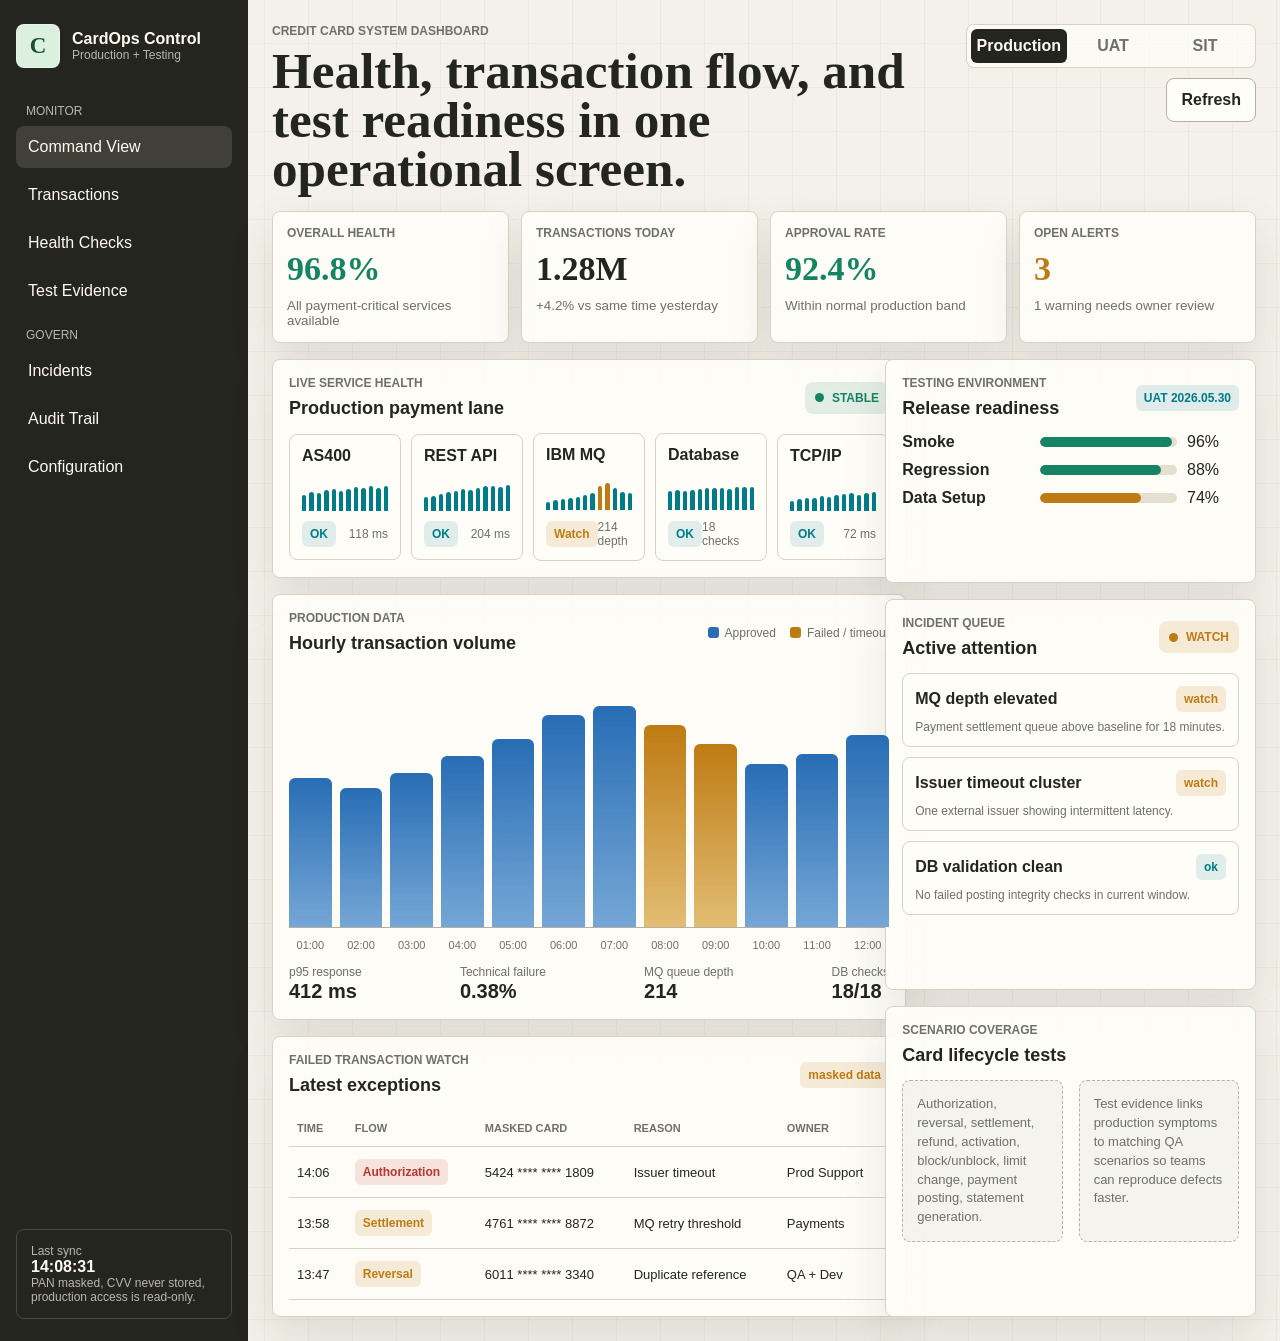
==== opendesign/mockups/credit-card-dashboard/dashboard.html @ e6571b96 "Add dashboard navigation views" ====
<!doctype html>
<html lang="en">
  <head>
    <meta charset="utf-8" />
    <meta name="viewport" content="width=device-width, initial-scale=1" />
    <title>Credit Card Operations Dashboard</title>
    <style>
      :root {
        --page: #f4f1ea;
        --panel: #fffdf8;
        --panel-strong: #24251f;
        --ink: #23251f;
        --muted: #6e7166;
        --line: #d8d2c4;
        --line-strong: #b8b09f;
        --green: #158463;
        --teal: #007c89;
        --amber: #bf7b13;
        --red: #b9372c;
        --blue: #286db5;
        --shadow: 0 20px 45px rgba(35, 37, 31, 0.1);
      }

      * {
        box-sizing: border-box;
      }

      body {
        margin: 0;
        min-height: 100vh;
        background:
          linear-gradient(90deg, rgba(36, 37, 31, 0.04) 1px, transparent 1px),
          linear-gradient(0deg, rgba(36, 37, 31, 0.035) 1px, transparent 1px),
          var(--page);
        background-size: 44px 44px;
        color: var(--ink);
        font-family: "Aptos", "Segoe UI", sans-serif;
      }

      button,
      select {
        font: inherit;
      }

      button {
        cursor: pointer;
      }

      .shell {
        display: grid;
        grid-template-columns: 248px minmax(0, 1fr);
        min-height: 100vh;
      }

      .sidebar {
        display: flex;
        flex-direction: column;
        gap: 24px;
        padding: 22px 16px;
        background: #25251f;
        color: #fffaf0;
      }

      .brand {
        display: flex;
        align-items: center;
        gap: 12px;
        min-height: 48px;
      }

      .brand-mark {
        display: grid;
        width: 44px;
        height: 44px;
        place-items: center;
        border: 1px solid rgba(255, 250, 240, 0.35);
        border-radius: 8px;
        background: #dbf0df;
        color: #174f3c;
        font-family: Georgia, serif;
        font-size: 23px;
        font-weight: 800;
      }

      .brand strong,
      .brand span {
        display: block;
      }

      .brand span,
      .nav-label,
      .system-clock,
      .microcopy {
        color: rgba(255, 250, 240, 0.68);
        font-size: 12px;
      }

      .nav {
        display: grid;
        gap: 6px;
      }

      .nav-label {
        margin: 10px 10px 2px;
        text-transform: uppercase;
      }

      .nav button {
        min-height: 42px;
        border: 0;
        border-radius: 8px;
        background: transparent;
        color: #fffaf0;
        text-align: left;
        padding: 0 12px;
      }

      .nav button.active,
      .nav button:hover {
        background: rgba(255, 250, 240, 0.12);
      }

      .sidebar-footer {
        margin-top: auto;
        padding: 14px;
        border: 1px solid rgba(255, 250, 240, 0.16);
        border-radius: 8px;
      }

      .main {
        min-width: 0;
        padding: 24px;
      }

      .topbar {
        display: flex;
        align-items: flex-start;
        justify-content: space-between;
        gap: 18px;
        margin-bottom: 18px;
      }

      h1,
      h2,
      h3,
      p {
        margin: 0;
      }

      h1 {
        max-width: 780px;
        font-family: Georgia, "Times New Roman", serif;
        font-size: clamp(30px, 4vw, 54px);
        line-height: 0.96;
        letter-spacing: 0;
      }

      h2 {
        font-size: 18px;
      }

      h3 {
        font-size: 15px;
      }

      .eyebrow {
        margin-bottom: 8px;
        color: var(--muted);
        font-size: 12px;
        font-weight: 800;
        letter-spacing: 0;
        text-transform: uppercase;
      }

      .control-strip,
      .segmented,
      .health-grid,
      .kpi-grid,
      .mini-metrics,
      .panel-header,
      .row,
      .legend,
      .status-line {
        display: flex;
        align-items: center;
      }

      .control-strip {
        flex-wrap: wrap;
        justify-content: flex-end;
        gap: 10px;
      }

      .segmented {
        min-height: 44px;
        padding: 4px;
        border: 1px solid var(--line);
        border-radius: 8px;
        background: rgba(255, 253, 248, 0.78);
      }

      .segmented button {
        min-width: 92px;
        min-height: 34px;
        border: 0;
        border-radius: 6px;
        background: transparent;
        color: var(--muted);
        font-weight: 800;
      }

      .segmented button.active {
        background: var(--panel-strong);
        color: #fffaf0;
      }

      .ghost-button {
        min-height: 44px;
        border: 1px solid var(--line-strong);
        border-radius: 8px;
        background: var(--panel);
        color: var(--ink);
        padding: 0 14px;
        font-weight: 800;
      }

      .board {
        display: grid;
        grid-template-columns: minmax(0, 1.45fr) minmax(360px, 0.9fr);
        gap: 16px;
      }

      .view {
        display: none;
      }

      .view.active {
        display: block;
      }

      .view.detail-stack.active {
        display: grid;
      }

      .view:not(.active) {
        display: none;
      }

      .detail-grid {
        display: grid;
        grid-template-columns: repeat(3, minmax(0, 1fr));
        gap: 16px;
      }

      .detail-stack {
        display: grid;
        gap: 16px;
      }

      .wide-panel {
        grid-column: span 2;
      }

      .panel,
      .metric-card,
      .service-card,
      .incident-card {
        border: 1px solid var(--line);
        border-radius: 8px;
        background: rgba(255, 253, 248, 0.94);
        box-shadow: var(--shadow);
      }

      .panel {
        padding: 16px;
      }

      .panel-header {
        justify-content: space-between;
        gap: 14px;
        min-height: 42px;
        margin-bottom: 14px;
      }

      .status-pill {
        display: inline-flex;
        align-items: center;
        gap: 8px;
        min-height: 32px;
        border-radius: 8px;
        padding: 0 10px;
        background: rgba(21, 132, 99, 0.12);
        color: var(--green);
        font-size: 12px;
        font-weight: 900;
        text-transform: uppercase;
      }

      .status-pill.warning {
        background: rgba(191, 123, 19, 0.14);
        color: var(--amber);
      }

      .dot {
        width: 9px;
        height: 9px;
        border-radius: 50%;
        background: currentColor;
      }

      .kpi-grid {
        align-items: stretch;
        display: grid;
        grid-template-columns: repeat(4, minmax(0, 1fr));
        gap: 12px;
        margin-bottom: 16px;
      }

      .metric-card {
        min-height: 128px;
        padding: 14px;
      }

      .metric-card span {
        display: block;
        color: var(--muted);
        font-size: 12px;
        font-weight: 800;
        text-transform: uppercase;
      }

      .metric-card strong {
        display: block;
        margin-top: 12px;
        font-family: Georgia, serif;
        font-size: 34px;
        line-height: 1;
      }

      .metric-card small {
        display: block;
        margin-top: 12px;
        color: var(--muted);
      }

      .metric-card.good strong {
        color: var(--green);
      }

      .metric-card.warn strong {
        color: var(--amber);
      }

      .main-stack,
      .side-stack {
        display: grid;
        gap: 16px;
      }

      .health-grid {
        display: grid;
        grid-template-columns: repeat(5, minmax(112px, 1fr));
        gap: 10px;
      }

      .service-card {
        min-height: 114px;
        padding: 12px;
        box-shadow: none;
      }

      .service-card strong {
        display: block;
        margin-bottom: 10px;
      }

      .service-card .status-line {
        justify-content: space-between;
        margin-top: 10px;
        color: var(--muted);
        font-size: 12px;
      }

      .spark {
        display: grid;
        grid-template-columns: repeat(12, 1fr);
        align-items: end;
        gap: 3px;
        height: 36px;
      }

      .spark i {
        display: block;
        min-height: 8px;
        border-radius: 3px 3px 0 0;
        background: var(--teal);
      }

      .spark.warn i:nth-child(8),
      .spark.warn i:nth-child(9) {
        background: var(--amber);
      }

      .volume-chart {
        display: grid;
        grid-template-columns: repeat(12, 1fr);
        align-items: end;
        gap: 8px;
        height: 260px;
        padding-top: 18px;
        border-bottom: 1px solid var(--line-strong);
      }

      .bar {
        position: relative;
        min-height: 20px;
        border-radius: 6px 6px 0 0;
        background: linear-gradient(180deg, var(--blue), #75a7d6);
      }

      .bar.fail {
        background: linear-gradient(180deg, var(--amber), #e2bd74);
      }

      .bar::after {
        position: absolute;
        right: 0;
        bottom: -24px;
        left: 0;
        color: var(--muted);
        content: attr(data-label);
        font-size: 11px;
        text-align: center;
      }

      .mini-metrics {
        justify-content: space-between;
        gap: 12px;
        margin-top: 34px;
      }

      .mini-metrics div {
        min-width: 0;
      }

      .mini-metrics strong {
        display: block;
        font-size: 20px;
      }

      .mini-metrics span,
      .legend {
        color: var(--muted);
        font-size: 12px;
      }

      .legend {
        gap: 14px;
        justify-content: flex-end;
      }

      .legend b {
        display: inline-block;
        width: 11px;
        height: 11px;
        margin-right: 6px;
        border-radius: 3px;
        background: var(--blue);
        vertical-align: -1px;
      }

      .legend .fail b {
        background: var(--amber);
      }

      table {
        width: 100%;
        border-collapse: collapse;
      }

      th,
      td {
        border-bottom: 1px solid var(--line);
        padding: 12px 8px;
        font-size: 13px;
        text-align: left;
        vertical-align: middle;
      }

      th {
        color: var(--muted);
        font-size: 11px;
        text-transform: uppercase;
      }

      .tag {
        display: inline-flex;
        min-height: 26px;
        align-items: center;
        border-radius: 6px;
        padding: 0 8px;
        background: rgba(0, 124, 137, 0.12);
        color: var(--teal);
        font-size: 12px;
        font-weight: 800;
      }

      .tag.red {
        background: rgba(185, 55, 44, 0.12);
        color: var(--red);
      }

      .tag.amber {
        background: rgba(191, 123, 19, 0.14);
        color: var(--amber);
      }

      .incident-card {
        box-shadow: none;
        padding: 12px;
      }

      .incident-list {
        display: grid;
        gap: 10px;
      }

      .row {
        justify-content: space-between;
        gap: 12px;
      }

      .readiness {
        display: grid;
        gap: 10px;
      }

      .readiness-row {
        display: grid;
        grid-template-columns: 128px minmax(0, 1fr) 52px;
        align-items: center;
        gap: 10px;
      }

      .rail {
        height: 10px;
        overflow: hidden;
        border-radius: 999px;
        background: #e5dfd2;
      }

      .fill {
        height: 100%;
        border-radius: inherit;
        background: var(--green);
      }

      .fill.warn {
        background: var(--amber);
      }

      .two-col {
        display: grid;
        grid-template-columns: minmax(0, 1fr) minmax(0, 1fr);
        gap: 16px;
      }

      .mask-note {
        border: 1px dashed var(--line-strong);
        border-radius: 8px;
        padding: 14px;
        background: rgba(36, 37, 31, 0.04);
        color: var(--muted);
        font-size: 13px;
        line-height: 1.45;
      }

      @media (max-width: 1180px) {
        .shell {
          grid-template-columns: 1fr;
        }

        .sidebar {
          position: static;
          flex-direction: row;
          align-items: center;
          overflow-x: auto;
        }

        .nav {
          grid-auto-flow: column;
          grid-auto-columns: max-content;
        }

        .nav-label,
        .sidebar-footer {
          display: none;
        }

        .board,
        .two-col,
        .detail-grid {
          grid-template-columns: 1fr;
        }

        .wide-panel {
          grid-column: auto;
        }

        .kpi-grid {
          grid-template-columns: repeat(2, minmax(0, 1fr));
        }
      }

      @media (max-width: 760px) {
        .main {
          padding: 16px;
        }

        .topbar,
        .control-strip {
          align-items: stretch;
          flex-direction: column;
        }

        .segmented {
          width: 100%;
        }

        .segmented button {
          flex: 1;
          min-width: 0;
        }

        .kpi-grid,
        .health-grid {
          grid-template-columns: 1fr;
        }

        .volume-chart {
          gap: 4px;
          height: 210px;
        }

        th:nth-child(3),
        td:nth-child(3) {
          display: none;
        }
      }
    </style>
  </head>
  <body>
    <div class="shell">
      <aside class="sidebar">
        <div class="brand">
          <div class="brand-mark">C</div>
          <div>
            <strong>CardOps Control</strong>
            <span>Production + Testing</span>
          </div>
        </div>

        <nav class="nav" aria-label="Primary">
          <span class="nav-label">Monitor</span>
          <button class="active" data-view-button="command" type="button">Command View</button>
          <button data-view-button="transactions" type="button">Transactions</button>
          <button data-view-button="health" type="button">Health Checks</button>
          <button data-view-button="testing" type="button">Test Evidence</button>
          <span class="nav-label">Govern</span>
          <button data-view-button="incidents" type="button">Incidents</button>
          <button data-view-button="audit" type="button">Audit Trail</button>
          <button data-view-button="config" type="button">Configuration</button>
        </nav>

        <div class="sidebar-footer">
          <div class="system-clock">Last sync</div>
          <strong id="lastSync">14:08:31</strong>
          <p class="microcopy">PAN masked, CVV never stored, production access is read-only.</p>
        </div>
      </aside>

      <main class="main">
        <header class="topbar">
          <div>
            <p class="eyebrow">Credit Card System Dashboard</p>
            <h1>Health, transaction flow, and test readiness in one operational screen.</h1>
          </div>
          <div class="control-strip">
            <div class="segmented" aria-label="Environment">
              <button class="active" data-env="production" type="button">Production</button>
              <button data-env="uat" type="button">UAT</button>
              <button data-env="sit" type="button">SIT</button>
            </div>
            <button class="ghost-button" id="refresh" type="button">Refresh</button>
          </div>
        </header>

        <section class="view active" data-view="command">
          <section class="kpi-grid" aria-label="Key metrics">
            <article class="metric-card good">
              <span>Overall Health</span>
              <strong id="overallHealth">96.8%</strong>
              <small id="overallHealthNote">All payment-critical services available</small>
            </article>
            <article class="metric-card">
              <span>Transactions Today</span>
              <strong id="txnCount">1.28M</strong>
              <small id="txnTrend">+4.2% vs same time yesterday</small>
            </article>
            <article class="metric-card good">
              <span>Approval Rate</span>
              <strong id="approvalRate">92.4%</strong>
              <small id="approvalNote">Within normal production band</small>
            </article>
            <article class="metric-card warn">
              <span>Open Alerts</span>
              <strong id="alertCount">3</strong>
              <small id="alertNote">1 warning needs owner review</small>
            </article>
          </section>

          <div class="board">
            <div class="main-stack">
              <section class="panel">
                <div class="panel-header">
                  <div>
                    <p class="eyebrow">Live Service Health</p>
                    <h2 id="healthTitle">Production payment lane</h2>
                  </div>
                  <span class="status-pill" id="serviceBadge"><span class="dot"></span>Stable</span>
                </div>
                <div class="health-grid" id="serviceGrid"></div>
              </section>

              <section class="panel">
                <div class="panel-header">
                  <div>
                    <p class="eyebrow">Production Data</p>
                    <h2>Hourly transaction volume</h2>
                  </div>
                  <div class="legend">
                    <span><b></b>Approved</span>
                    <span class="fail"><b></b>Failed / timeout</span>
                  </div>
                </div>
                <div class="volume-chart" id="volumeChart"></div>
                <div class="mini-metrics">
                  <div>
                    <span>p95 response</span>
                    <strong id="p95">412 ms</strong>
                  </div>
                  <div>
                    <span>Technical failure</span>
                    <strong id="failureRate">0.38%</strong>
                  </div>
                  <div>
                    <span>MQ queue depth</span>
                    <strong id="queueDepth">214</strong>
                  </div>
                  <div>
                    <span>DB checks</span>
                    <strong id="dbChecks">18/18</strong>
                  </div>
                </div>
              </section>

              <section class="panel">
                <div class="panel-header">
                  <div>
                    <p class="eyebrow">Failed Transaction Watch</p>
                    <h2>Latest exceptions</h2>
                  </div>
                  <span class="tag amber">masked data</span>
                </div>
                <table>
                  <thead>
                    <tr>
                      <th>Time</th>
                      <th>Flow</th>
                      <th>Masked Card</th>
                      <th>Reason</th>
                      <th>Owner</th>
                    </tr>
                  </thead>
                  <tbody id="exceptionRows"></tbody>
                </table>
              </section>
            </div>

            <div class="side-stack">
              <section class="panel">
                <div class="panel-header">
                  <div>
                    <p class="eyebrow">Testing Environment</p>
                    <h2 id="readinessTitle">Release readiness</h2>
                  </div>
                  <span class="tag" id="releaseTag">UAT 2026.05.30</span>
                </div>
                <div class="readiness">
                  <div class="readiness-row">
                    <strong>Smoke</strong>
                    <div class="rail"><div class="fill" id="smokeFill" style="width: 96%"></div></div>
                    <span id="smokeScore">96%</span>
                  </div>
                  <div class="readiness-row">
                    <strong>Regression</strong>
                    <div class="rail"><div class="fill" id="regressionFill" style="width: 88%"></div></div>
                    <span id="regressionScore">88%</span>
                  </div>
                  <div class="readiness-row">
                    <strong>Data Setup</strong>
                    <div class="rail"><div class="fill warn" id="dataFill" style="width: 74%"></div></div>
                    <span id="dataScore">74%</span>
                  </div>
                </div>
              </section>

              <section class="panel">
                <div class="panel-header">
                  <div>
                    <p class="eyebrow">Incident Queue</p>
                    <h2>Active attention</h2>
                  </div>
                  <span class="status-pill warning"><span class="dot"></span>Watch</span>
                </div>
                <div class="incident-list" id="incidentList"></div>
              </section>

              <section class="panel">
                <div class="panel-header">
                  <div>
                    <p class="eyebrow">Scenario Coverage</p>
                    <h2>Card lifecycle tests</h2>
                  </div>
                </div>
                <div class="two-col">
                  <div class="mask-note">
                    Authorization, reversal, settlement, refund, activation, block/unblock, limit change, payment posting, statement generation.
                  </div>
                  <div class="mask-note">
                    Test evidence links production symptoms to matching QA scenarios so teams can reproduce defects faster.
                  </div>
                </div>
              </section>
            </div>
          </div>
        </section>

        <section class="view detail-stack" data-view="transactions">
          <div class="detail-grid">
            <section class="panel wide-panel">
              <div class="panel-header">
                <div>
                  <p class="eyebrow">Transactions</p>
                  <h2>Flow distribution and settlement position</h2>
                </div>
                <span class="tag">15 minute window</span>
              </div>
              <table>
                <thead>
                  <tr>
                    <th>Flow</th>
                    <th>Volume</th>
                    <th>Success</th>
                    <th>p95</th>
                    <th>Top Issue</th>
                  </tr>
                </thead>
                <tbody>
                  <tr><td>Authorization</td><td>684,210</td><td>92.8%</td><td>386 ms</td><td>Issuer timeout</td></tr>
                  <tr><td>Settlement</td><td>214,908</td><td>99.2%</td><td>611 ms</td><td>MQ retry threshold</td></tr>
                  <tr><td>Reversal</td><td>31,442</td><td>97.9%</td><td>455 ms</td><td>Duplicate reference</td></tr>
                  <tr><td>Refund</td><td>18,304</td><td>98.6%</td><td>428 ms</td><td>Gateway retry</td></tr>
                </tbody>
              </table>
            </section>
            <section class="panel">
              <div class="panel-header">
                <div>
                  <p class="eyebrow">Risk Lens</p>
                  <h2>Exception mix</h2>
                </div>
              </div>
              <div class="readiness">
                <div class="readiness-row"><strong>Timeout</strong><div class="rail"><div class="fill warn" style="width: 46%"></div></div><span>46%</span></div>
                <div class="readiness-row"><strong>Decline</strong><div class="rail"><div class="fill" style="width: 31%"></div></div><span>31%</span></div>
                <div class="readiness-row"><strong>Format</strong><div class="rail"><div class="fill" style="width: 14%"></div></div><span>14%</span></div>
              </div>
            </section>
          </div>
          <section class="panel">
            <div class="panel-header">
              <div>
                <p class="eyebrow">Masked Transaction Trail</p>
                <h2>Recent payment events</h2>
              </div>
            </div>
            <table>
              <thead>
                <tr><th>Trace</th><th>Card</th><th>Merchant</th><th>Amount</th><th>Status</th><th>Latency</th></tr>
              </thead>
              <tbody>
                <tr><td>TXN-8F21</td><td>5424 **** **** 1809</td><td>MRC-2048</td><td>USD 128.40</td><td><span class="tag red">timeout</span></td><td>2,910 ms</td></tr>
                <tr><td>TXN-8F22</td><td>4761 **** **** 8872</td><td>MRC-4421</td><td>USD 42.16</td><td><span class="tag">approved</span></td><td>334 ms</td></tr>
                <tr><td>TXN-8F23</td><td>6011 **** **** 3340</td><td>MRC-9012</td><td>USD 89.00</td><td><span class="tag amber">reversed</span></td><td>512 ms</td></tr>
              </tbody>
            </table>
          </section>
        </section>

        <section class="view detail-stack" data-view="health">
          <section class="panel">
            <div class="panel-header">
              <div>
                <p class="eyebrow">Health Checks</p>
                <h2>Infrastructure and application probes</h2>
              </div>
              <span class="status-pill"><span class="dot"></span>22/24 passing</span>
            </div>
            <div class="health-grid">
              <article class="service-card"><strong>Auth API</strong><div class="status-line"><span class="tag">OK</span><span>204 ms</span></div></article>
              <article class="service-card"><strong>AS400 Sign-on</strong><div class="status-line"><span class="tag">OK</span><span>118 ms</span></div></article>
              <article class="service-card"><strong>MQ Consumer</strong><div class="status-line"><span class="tag amber">Watch</span><span>lag 18m</span></div></article>
              <article class="service-card"><strong>DB Posting</strong><div class="status-line"><span class="tag">OK</span><span>18 checks</span></div></article>
              <article class="service-card"><strong>TCP Gateway</strong><div class="status-line"><span class="tag">OK</span><span>72 ms</span></div></article>
            </div>
          </section>
          <section class="panel">
            <div class="panel-header">
              <div>
                <p class="eyebrow">Probe Log</p>
                <h2>Latest automated checks</h2>
              </div>
            </div>
            <table>
              <thead><tr><th>Check</th><th>Target</th><th>Status</th><th>Message</th><th>Next Run</th></tr></thead>
              <tbody>
                <tr><td>AS400 heartbeat</td><td>PROD-LPAR-01</td><td><span class="tag">pass</span></td><td>Interactive sign-on accepted</td><td>2 min</td></tr>
                <tr><td>MQ depth</td><td>PAY.SETTLEMENT.IN</td><td><span class="tag amber">watch</span></td><td>Depth above baseline</td><td>1 min</td></tr>
                <tr><td>DB reconciliation</td><td>CARD_POSTING</td><td><span class="tag">pass</span></td><td>No orphan postings</td><td>5 min</td></tr>
              </tbody>
            </table>
          </section>
        </section>

        <section class="view detail-stack" data-view="testing">
          <div class="detail-grid">
            <section class="panel">
              <div class="panel-header"><div><p class="eyebrow">Test Evidence</p><h2>Readiness score</h2></div><span class="tag">release gate</span></div>
              <div class="readiness">
                <div class="readiness-row"><strong>Smoke</strong><div class="rail"><div class="fill" style="width: 96%"></div></div><span>96%</span></div>
                <div class="readiness-row"><strong>Regression</strong><div class="rail"><div class="fill" style="width: 88%"></div></div><span>88%</span></div>
                <div class="readiness-row"><strong>Data</strong><div class="rail"><div class="fill warn" style="width: 74%"></div></div><span>74%</span></div>
              </div>
            </section>
            <section class="panel wide-panel">
              <div class="panel-header"><div><p class="eyebrow">Scenario Runs</p><h2>Latest lifecycle execution</h2></div></div>
              <table>
                <thead><tr><th>Scenario</th><th>Env</th><th>Result</th><th>Duration</th><th>Evidence</th></tr></thead>
                <tbody>
                  <tr><td>Authorization + reversal</td><td>UAT</td><td><span class="tag">pass</span></td><td>04:12</td><td>REQ/RES + DB snapshot</td></tr>
                  <tr><td>Settlement MQ posting</td><td>UAT</td><td><span class="tag amber">blocked</span></td><td>01:48</td><td>Queue depth evidence</td></tr>
                  <tr><td>Card block/unblock</td><td>SIT</td><td><span class="tag">pass</span></td><td>02:55</td><td>AS400 screen capture</td></tr>
                </tbody>
              </table>
            </section>
          </div>
        </section>

        <section class="view detail-stack" data-view="incidents">
          <section class="panel">
            <div class="panel-header"><div><p class="eyebrow">Incidents</p><h2>Operations queue</h2></div><span class="status-pill warning"><span class="dot"></span>3 active</span></div>
            <div class="incident-list">
              <article class="incident-card"><div class="row"><strong>INC-2401 MQ depth elevated</strong><span class="tag amber">P2</span></div><p class="microcopy" style="color: var(--muted); margin-top: 8px;">Settlement queue above baseline. Owner: Payments Ops. SLA: 31 minutes remaining.</p></article>
              <article class="incident-card"><div class="row"><strong>INC-2402 Issuer timeout cluster</strong><span class="tag amber">P2</span></div><p class="microcopy" style="color: var(--muted); margin-top: 8px;">External issuer latency is affecting authorization success rate.</p></article>
              <article class="incident-card"><div class="row"><strong>INC-2403 UAT data mismatch</strong><span class="tag red">P1 test</span></div><p class="microcopy" style="color: var(--muted); margin-top: 8px;">Payment posting validation mismatch after latest build.</p></article>
            </div>
          </section>
        </section>

        <section class="view detail-stack" data-view="audit">
          <section class="panel">
            <div class="panel-header"><div><p class="eyebrow">Audit Trail</p><h2>Access and operational actions</h2></div><span class="tag amber">read-only production</span></div>
            <table>
              <thead><tr><th>Time</th><th>User</th><th>Action</th><th>Scope</th><th>Result</th></tr></thead>
              <tbody>
                <tr><td>14:08</td><td>it.manager</td><td>Viewed production dashboard</td><td>Production</td><td><span class="tag">allowed</span></td></tr>
                <tr><td>14:04</td><td>qa.lead</td><td>Opened test evidence</td><td>UAT</td><td><span class="tag">allowed</span></td></tr>
                <tr><td>13:55</td><td>prod.support</td><td>Acknowledged alert</td><td>MQ</td><td><span class="tag">recorded</span></td></tr>
              </tbody>
            </table>
          </section>
        </section>

        <section class="view detail-stack" data-view="config">
          <section class="panel">
            <div class="panel-header"><div><p class="eyebrow">Configuration</p><h2>Dashboard sources and guardrails</h2></div><span class="tag">prototype</span></div>
            <div class="two-col">
              <div class="mask-note">Data sources: AS400 heartbeat, REST gateway, IBM MQ depth, database reconciliation checks, synthetic transaction runs, and QA scenario results.</div>
              <div class="mask-note">Security controls: PAN masking, no CVV storage, role-based production access, audit logging, and read-only production monitoring.</div>
            </div>
          </section>
        </section>
      </main>
    </div>

    <script>
      const data = {
        production: {
          health: "96.8%",
          note: "All payment-critical services available",
          txns: "1.28M",
          trend: "+4.2% vs same time yesterday",
          approval: "92.4%",
          approvalNote: "Within normal production band",
          alerts: "3",
          alertNote: "1 warning needs owner review",
          title: "Production payment lane",
          badge: "Stable",
          badgeClass: "",
          p95: "412 ms",
          failure: "0.38%",
          queue: "214",
          db: "18/18",
          release: "UAT 2026.05.30",
          readiness: [96, 88, 74],
          bars: [62, 58, 64, 71, 78, 88, 92, 84, 76, 68, 72, 80],
          services: [
            ["AS400", "OK", "118 ms", [45, 55, 52, 60, 63, 58, 62, 68, 66, 70, 64, 72]],
            ["REST API", "OK", "204 ms", [40, 44, 48, 54, 58, 62, 60, 65, 70, 72, 69, 74]],
            ["IBM MQ", "Watch", "214 depth", [20, 28, 32, 34, 38, 44, 48, 69, 76, 61, 52, 49]],
            ["Database", "OK", "18 checks", [55, 56, 54, 58, 60, 62, 61, 63, 60, 64, 65, 66]],
            ["TCP/IP", "OK", "72 ms", [30, 34, 36, 38, 42, 39, 45, 48, 50, 46, 52, 54]]
          ],
          exceptions: [
            ["14:06", "Authorization", "5424 **** **** 1809", "Issuer timeout", "Prod Support"],
            ["13:58", "Settlement", "4761 **** **** 8872", "MQ retry threshold", "Payments"],
            ["13:47", "Reversal", "6011 **** **** 3340", "Duplicate reference", "QA + Dev"]
          ],
          incidents: [
            ["MQ depth elevated", "Payment settlement queue above baseline for 18 minutes.", "amber"],
            ["Issuer timeout cluster", "One external issuer showing intermittent latency.", "amber"],
            ["DB validation clean", "No failed posting integrity checks in current window.", ""]
          ]
        },
        uat: {
          health: "91.5%",
          note: "One mock issuer endpoint unstable",
          txns: "48.2K",
          trend: "Regression load active",
          approval: "89.1%",
          approvalNote: "Lower due to negative test cases",
          alerts: "5",
          alertNote: "2 test blockers awaiting fix",
          title: "UAT payment simulation lane",
          badge: "Warning",
          badgeClass: "warning",
          p95: "538 ms",
          failure: "2.14%",
          queue: "42",
          db: "16/18",
          release: "UAT 2026.05.30",
          readiness: [93, 81, 68],
          bars: [36, 42, 44, 58, 66, 70, 63, 74, 52, 48, 56, 61],
          services: [
            ["AS400", "OK", "146 ms", [42, 46, 44, 50, 55, 52, 58, 54, 60, 62, 57, 59]],
            ["REST API", "Watch", "312 ms", [35, 38, 44, 49, 56, 64, 70, 66, 60, 58, 54, 52]],
            ["IBM MQ", "OK", "42 depth", [20, 24, 22, 28, 32, 30, 34, 33, 35, 38, 36, 34]],
            ["Database", "Watch", "16 checks", [44, 48, 50, 53, 58, 61, 65, 70, 62, 55, 50, 48]],
            ["TCP/IP", "OK", "94 ms", [28, 30, 34, 32, 36, 38, 40, 43, 42, 45, 44, 46]]
          ],
          exceptions: [
            ["14:03", "Activation", "4000 **** **** 1010", "Mock issuer unavailable", "QA"],
            ["13:49", "Limit Change", "4000 **** **** 2020", "DB expected value mismatch", "Dev"],
            ["13:31", "Refund", "4000 **** **** 3030", "Scenario assertion failed", "QA"]
          ],
          incidents: [
            ["Mock issuer unstable", "Negative-path tests blocked for issuer timeout cases.", "amber"],
            ["Two DB checks failing", "Payment posting validation mismatch after latest build.", "red"],
            ["Smoke suite passed", "Core authorization and reversal paths are available.", ""]
          ]
        },
        sit: {
          health: "98.2%",
          note: "Integration services healthy",
          txns: "12.7K",
          trend: "Synthetic checks every 5 minutes",
          approval: "94.8%",
          approvalNote: "Expected simulation behavior",
          alerts: "1",
          alertNote: "Low priority certificate reminder",
          title: "SIT integration lane",
          badge: "Stable",
          badgeClass: "",
          p95: "289 ms",
          failure: "0.72%",
          queue: "7",
          db: "18/18",
          release: "SIT 2026.05.29",
          readiness: [98, 91, 90],
          bars: [22, 26, 24, 28, 34, 38, 42, 44, 40, 36, 35, 39],
          services: [
            ["AS400", "OK", "91 ms", [32, 34, 38, 40, 42, 44, 46, 48, 47, 49, 50, 52]],
            ["REST API", "OK", "166 ms", [30, 35, 40, 45, 43, 48, 50, 52, 54, 56, 55, 58]],
            ["IBM MQ", "OK", "7 depth", [14, 18, 16, 20, 22, 19, 21, 23, 22, 24, 20, 18]],
            ["Database", "OK", "18 checks", [44, 46, 48, 50, 52, 54, 55, 56, 58, 57, 59, 60]],
            ["TCP/IP", "OK", "60 ms", [26, 28, 30, 32, 34, 33, 36, 38, 37, 39, 41, 40]]
          ],
          exceptions: [
            ["13:57", "Settlement", "4111 **** **** 1200", "Expected decline path", "QA"],
            ["13:21", "Statement", "4111 **** **** 2200", "Batch not started", "Batch Ops"],
            ["12:44", "Payment", "4111 **** **** 3200", "Synthetic retry", "Integration"]
          ],
          incidents: [
            ["Certificate expires in 21 days", "Renewal reminder for SIT REST gateway.", "amber"],
            ["Lifecycle suite clean", "Latest full card lifecycle suite passed.", ""],
            ["No queue backlog", "MQ consumers are keeping pace with synthetic volume.", ""]
          ]
        }
      };

      const serviceGrid = document.querySelector("#serviceGrid");
      const volumeChart = document.querySelector("#volumeChart");
      const exceptionRows = document.querySelector("#exceptionRows");
      const incidentList = document.querySelector("#incidentList");
      const buttons = document.querySelectorAll("[data-env]");
      const navButtons = document.querySelectorAll("[data-view-button]");
      const views = document.querySelectorAll("[data-view]");

      function renderSpark(values, warn) {
        return `<div class="spark ${warn ? "warn" : ""}">${values
          .map((value) => `<i style="height:${value}%"></i>`)
          .join("")}</div>`;
      }

      function render(env) {
        const selected = data[env];
        document.querySelector("#overallHealth").textContent = selected.health;
        document.querySelector("#overallHealthNote").textContent = selected.note;
        document.querySelector("#txnCount").textContent = selected.txns;
        document.querySelector("#txnTrend").textContent = selected.trend;
        document.querySelector("#approvalRate").textContent = selected.approval;
        document.querySelector("#approvalNote").textContent = selected.approvalNote;
        document.querySelector("#alertCount").textContent = selected.alerts;
        document.querySelector("#alertNote").textContent = selected.alertNote;
        document.querySelector("#healthTitle").textContent = selected.title;
        document.querySelector("#serviceBadge").className = `status-pill ${selected.badgeClass}`;
        document.querySelector("#serviceBadge").innerHTML = `<span class="dot"></span>${selected.badge}`;
        document.querySelector("#p95").textContent = selected.p95;
        document.querySelector("#failureRate").textContent = selected.failure;
        document.querySelector("#queueDepth").textContent = selected.queue;
        document.querySelector("#dbChecks").textContent = selected.db;
        document.querySelector("#releaseTag").textContent = selected.release;
        document.querySelector("#smokeScore").textContent = `${selected.readiness[0]}%`;
        document.querySelector("#regressionScore").textContent = `${selected.readiness[1]}%`;
        document.querySelector("#dataScore").textContent = `${selected.readiness[2]}%`;
        document.querySelector("#smokeFill").style.width = `${selected.readiness[0]}%`;
        document.querySelector("#regressionFill").style.width = `${selected.readiness[1]}%`;
        document.querySelector("#dataFill").style.width = `${selected.readiness[2]}%`;

        serviceGrid.innerHTML = selected.services
          .map(([name, status, latency, spark]) => {
            const warn = status !== "OK";
            return `<article class="service-card">
              <strong>${name}</strong>
              ${renderSpark(spark, warn)}
              <div class="status-line">
                <span class="tag ${warn ? "amber" : ""}">${status}</span>
                <span>${latency}</span>
              </div>
            </article>`;
          })
          .join("");

        volumeChart.innerHTML = selected.bars
          .map((value, index) => {
            const fail = index === 7 || index === 8;
            return `<div class="bar ${fail ? "fail" : ""}" data-label="${String(index + 1).padStart(2, "0")}:00" style="height:${value}%"></div>`;
          })
          .join("");

        exceptionRows.innerHTML = selected.exceptions
          .map(([time, flow, card, reason, owner], index) => `<tr>
            <td>${time}</td>
            <td><span class="tag ${index === 0 ? "red" : "amber"}">${flow}</span></td>
            <td>${card}</td>
            <td>${reason}</td>
            <td>${owner}</td>
          </tr>`)
          .join("");

        incidentList.innerHTML = selected.incidents
          .map(([title, body, color]) => `<article class="incident-card">
            <div class="row">
              <strong>${title}</strong>
              <span class="tag ${color}">${color === "red" ? "critical" : color === "amber" ? "watch" : "ok"}</span>
            </div>
            <p class="microcopy" style="color: var(--muted); margin-top: 8px;">${body}</p>
          </article>`)
          .join("");
      }

      buttons.forEach((button) => {
        button.addEventListener("click", () => {
          buttons.forEach((item) => item.classList.remove("active"));
          button.classList.add("active");
          render(button.dataset.env);
        });
      });

      navButtons.forEach((button) => {
        button.addEventListener("click", () => {
          navButtons.forEach((item) => item.classList.remove("active"));
          views.forEach((view) => view.classList.remove("active"));
          button.classList.add("active");
          document.querySelector(`[data-view="${button.dataset.viewButton}"]`).classList.add("active");
        });
      });

      document.querySelector("#refresh").addEventListener("click", () => {
        const now = new Date();
        document.querySelector("#lastSync").textContent = now.toLocaleTimeString([], {
          hour: "2-digit",
          minute: "2-digit",
          second: "2-digit"
        });
      });

      render("production");
    </script>
  </body>
</html>
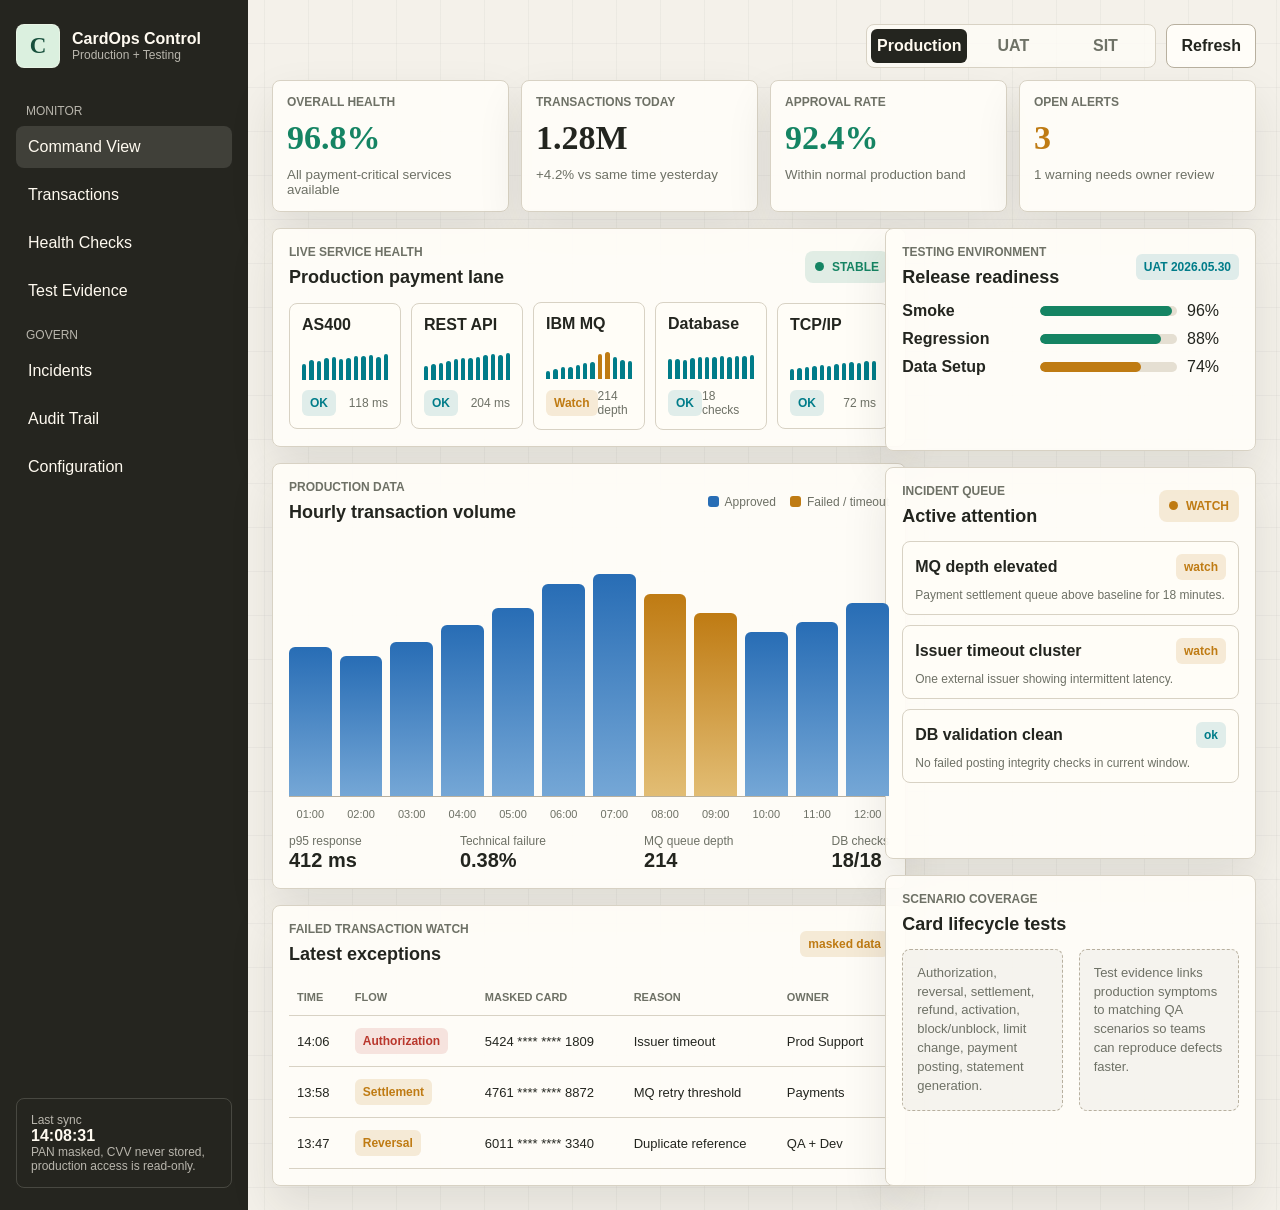
==== commit b409235d: "Remove dashboard header and disable caching" ====
--- a/opendesign/mockups/credit-card-dashboard/dashboard.html
+++ b/opendesign/mockups/credit-card-dashboard/dashboard.html
@@ -3,6 +3,9 @@
   <head>
     <meta charset="utf-8" />
     <meta name="viewport" content="width=device-width, initial-scale=1" />
+    <meta http-equiv="Cache-Control" content="no-store" />
+    <meta http-equiv="Pragma" content="no-cache" />
+    <meta http-equiv="Expires" content="0" />
     <title>Credit Card Operations Dashboard</title>
     <style>
       :root {
@@ -134,10 +137,10 @@
 
       .topbar {
         display: flex;
-        align-items: flex-start;
-        justify-content: space-between;
+        align-items: center;
+        justify-content: flex-end;
         gap: 18px;
-        margin-bottom: 18px;
+        margin-bottom: 12px;
       }
 
       h1,
@@ -681,10 +684,6 @@
 
       <main class="main">
         <header class="topbar">
-          <div>
-            <p class="eyebrow">Credit Card System Dashboard</p>
-            <h1>Health, transaction flow, and test readiness in one operational screen.</h1>
-          </div>
           <div class="control-strip">
             <div class="segmented" aria-label="Environment">
               <button class="active" data-env="production" type="button">Production</button>
